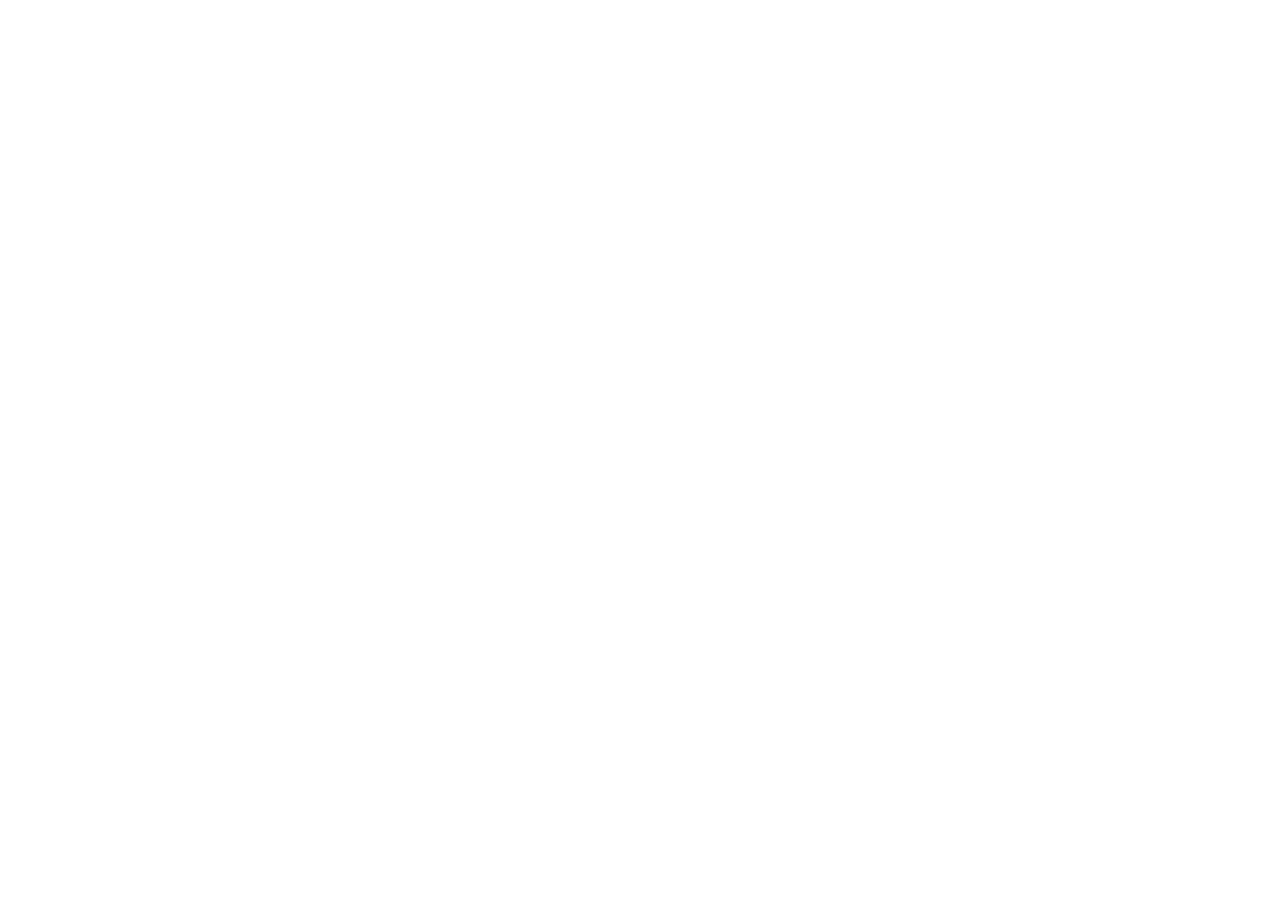
==== expanding-cards/index.html @ 9f22fe79 "inicial" ====
<!DOCTYPE html>
<html lang="pt-br">
<head>
    <meta charset="UTF-8">
    <meta name="viewport" content="width=device-width, initial-scale=1.0">
    <title>Expanding Cards</title>
    <link rel="stylesheet" href="./style.css">
</head>
<body>
    
</body>
</html>
---- expanding-cards/style.css ----
@import url(./reset.css);
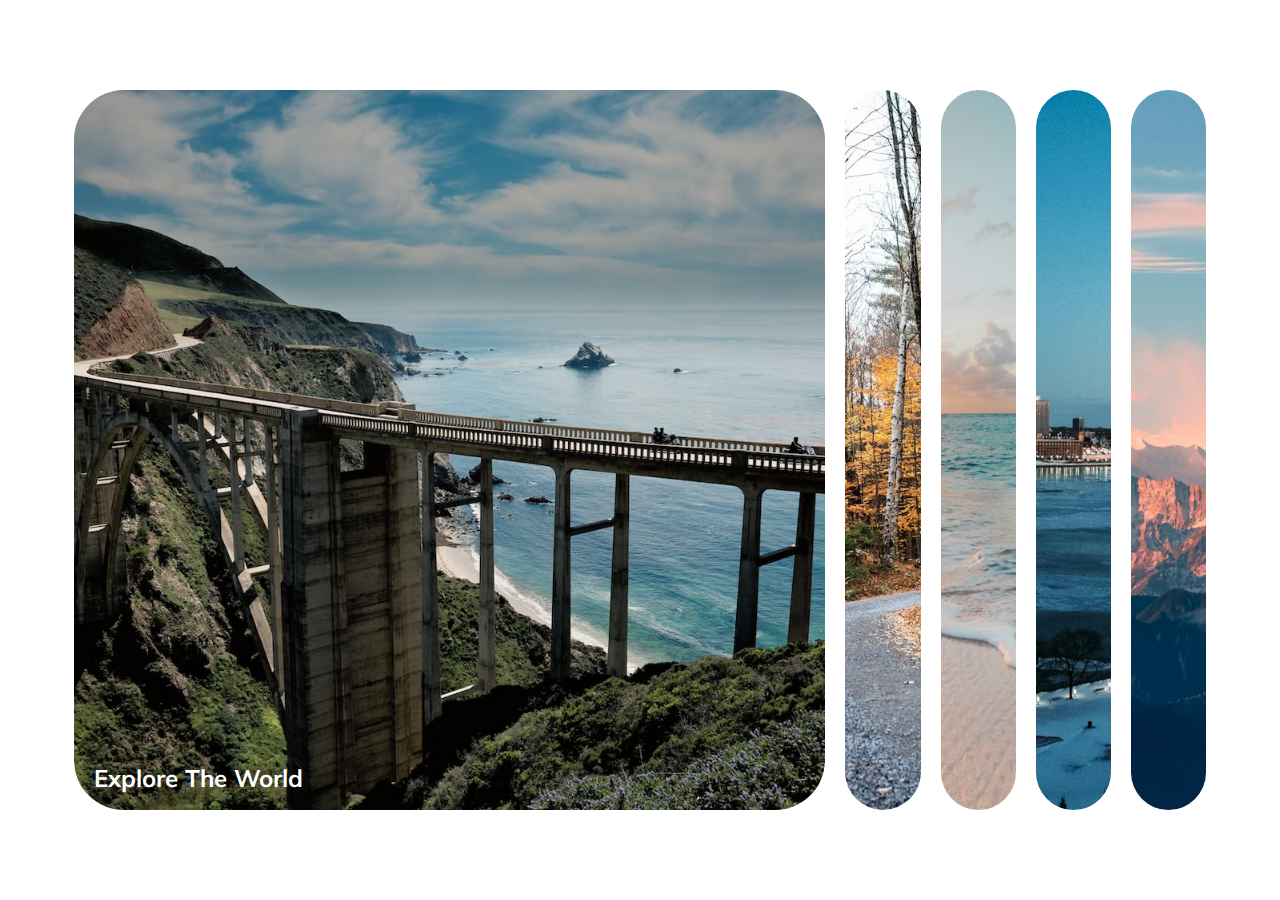
==== commit 37b8dd48: "Terreno preparado para lógica com JS" ====
--- a/expanding-cards/index.html
+++ b/expanding-cards/index.html
@@ -1,12 +1,29 @@
 <!DOCTYPE html>
-<html lang="pt-br">
+<html lang="en">
 <head>
     <meta charset="UTF-8">
     <meta name="viewport" content="width=device-width, initial-scale=1.0">
     <title>Expanding Cards</title>
     <link rel="stylesheet" href="./style.css">
+    <script src="./script.js" defer></script>
 </head>
 <body>
-    
+    <main class="container">
+        <div id="img0" class="images image-opened">
+            <p class="text-activated">Explore The World</p>
+        </div>
+        <div id="img1" class="images">
+            <p>Wild Forest</p>
+        </div>
+        <div id="img2" class="images">
+            <p>Sunny Beach</p>
+        </div>
+        <div id="img3" class="images">
+            <p>City on Winter</p>
+        </div>
+        <div id="img4" class="images">
+            <p>Mountains - Clouds</p>
+        </div>
+    </main>
 </body>
 </html>--- a/expanding-cards/style.css
+++ b/expanding-cards/style.css
@@ -1 +1,74 @@
-@import url(./reset.css);+@import url(./reset.css);
+@import url('https://fonts.googleapis.com/css2?family=Mulish:wght@700&display=swap');
+
+* {
+    font-family: 'Mulish', sans-serif;
+    box-sizing: border-box;
+}
+
+body {
+    display: flex;
+    justify-content: center;
+    align-items: center;
+    height: 100vh;
+    width: 100vw;
+    overflow: hidden;
+}
+p {
+    color: #fff;
+    position: absolute;
+    bottom: 20px;
+    left: 20px;
+    font-size: 1.5rem;
+    font-weight: 700;
+    opacity: 0;
+}
+
+.container {
+    width: 90vw;
+    height: 90vh;
+    display: flex;
+    align-items: center;
+}
+
+.images {
+    background-size: cover;
+    background-repeat: no-repeat;
+    background-position: center;
+    height: 80vh;
+    border-radius: 50px;
+    margin: 10px;
+    position: relative;
+    flex: 1;
+    cursor: pointer;
+}
+
+#img0 {
+    background-image: url('./assets/asset0.jpeg');    
+}
+
+#img1 {
+    background-image: url('./assets/asset1.jpeg');
+}
+
+#img2 {
+    background-image: url('./assets/asset2.jpeg');
+}
+
+#img3 {
+    background-image: url('./assets/asset3.jpeg');
+}
+
+#img4 {
+    background-image: url('./assets/asset4.jpeg');
+}
+
+.text-activated {
+    opacity: 1;
+}
+
+.image-opened {
+    flex: 10;
+    transition: flex 2s ease-in-out 2s;   
+}
+
